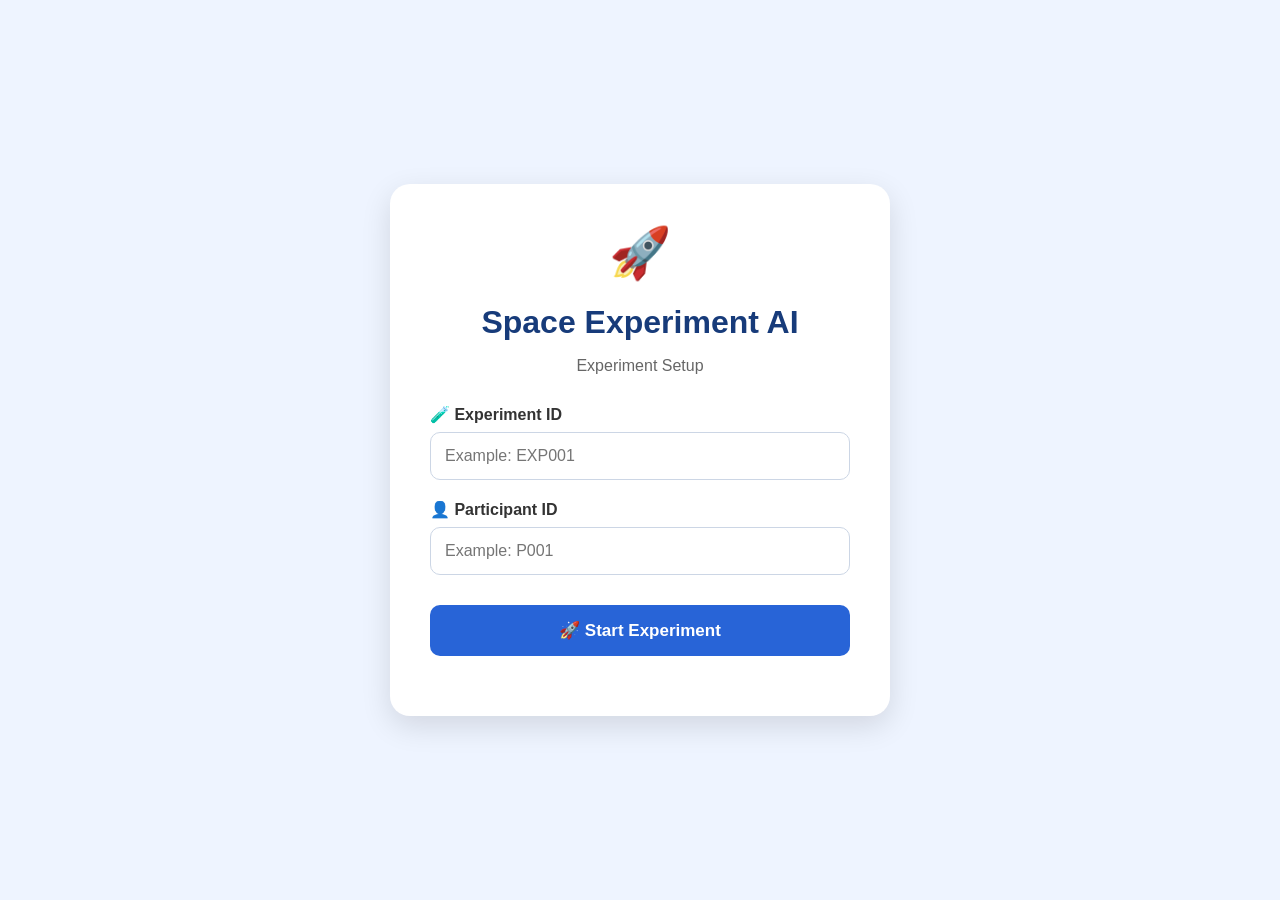
==== index.html @ f163f095 "Rename frontend/index.html to index.html" ====
<!DOCTYPE html>
<html>

<head>

    <title>Space Experiment AI - Setup</title>

    <link rel="stylesheet" href="style.css">

    <style>

        body {
            margin: 0;
            font-family: Arial, sans-serif;
            background: #eef4ff;
        }

        .setup-container {
            min-height: 100vh;
            display: flex;
            justify-content: center;
            align-items: center;
        }

        .setup-card {
            width: 420px;
            background: white;
            padding: 40px;
            border-radius: 20px;
            box-shadow: 0 10px 30px rgba(0,0,0,0.12);
        }

        .setup-logo {
            text-align: center;
            font-size: 50px;
            margin-bottom: 10px;
        }

        h1 {
            text-align: center;
            color: #173b7a;
            margin-bottom: 10px;
        }

        .subtitle {
            text-align: center;
            color: #666;
            margin-bottom: 30px;
        }

        label {
            display: block;
            font-weight: bold;
            margin-top: 20px;
            margin-bottom: 8px;
            color: #333;
        }

        input {
            width: 100%;
            box-sizing: border-box;
            padding: 14px;
            border: 1px solid #ccd6e5;
            border-radius: 10px;
            font-size: 16px;
            outline: none;
        }

        input:focus {
            border-color: #2864d7;
        }

        button {
            width: 100%;
            margin-top: 30px;
            padding: 15px;
            border: none;
            border-radius: 10px;
            background: #2864d7;
            color: white;
            font-size: 17px;
            font-weight: bold;
            cursor: pointer;
        }

        button:hover {
            background: #174fae;
        }

        #message {
            text-align: center;
            margin-top: 20px;
            font-weight: bold;
        }

        .success {
            color: #16803c;
        }

        .error {
            color: #c62828;
        }

    </style>

</head>


<body>


<div class="setup-container">


    <div class="setup-card">


        <div class="setup-logo">
            🚀
        </div>


        <h1>
            Space Experiment AI
        </h1>


        <p class="subtitle">
            Experiment Setup
        </p>


        <!-- EXPERIMENT ID -->

        <label for="experimentId">
            🧪 Experiment ID
        </label>

        <input
            type="text"
            id="experimentId"
            placeholder="Example: EXP001"
        >


        <!-- PARTICIPANT ID -->

        <label for="participantId">
            👤 Participant ID
        </label>

        <input
            type="text"
            id="participantId"
            placeholder="Example: P001"
        >


        <!-- START BUTTON -->

        <button onclick="startExperiment()">
            🚀 Start Experiment
        </button>


        <div id="message"></div>


    </div>

</div>



<script>


async function startExperiment() {


    const experimentId =
        document.getElementById(
            "experimentId"
        ).value.trim();


    const participantId =
        document.getElementById(
            "participantId"
        ).value.trim();


    const message =
        document.getElementById(
            "message"
        );


    /* ========================= */
    /* VALIDATION */
    /* ========================= */

    if (
        experimentId === "" ||
        participantId === ""
    ) {

        message.innerText =
            "⚠️ Please enter both Experiment ID and Participant ID.";

        message.className = "error";

        return;

    }


    try {


        /* ========================= */
        /* SEND SETUP TO BACKEND */
        /* ========================= */

        const response =
            await fetch(
                "http://127.0.0.1:8000/setup",
                {

                    method: "POST",

                    headers: {
                        "Content-Type":
                        "application/json"
                    },

                    body: JSON.stringify({

                        experiment_id:
                            experimentId,

                        participant_id:
                            participantId

                    })

                }
            );


        const data =
            await response.json();


        if (!response.ok) {

            throw new Error(
                "Setup failed"
            );

        }


        /* ========================= */
        /* SUCCESS MESSAGE */
        /* ========================= */

        message.innerText =
            "✅ Experiment setup completed!";

        message.className =
            "success";


        /* ========================= */
        /* OPEN DASHBOARD */
        /* ========================= */

        setTimeout(
            function() {

                window.location.href =
                    "dashboard.html";

            },
            800
        );


    }


    catch (error) {

        console.error(error);


        message.innerText =
            "❌ Cannot connect to backend. Please start FastAPI.";

        message.className =
            "error";

    }

}


</script>


</body>

</html>
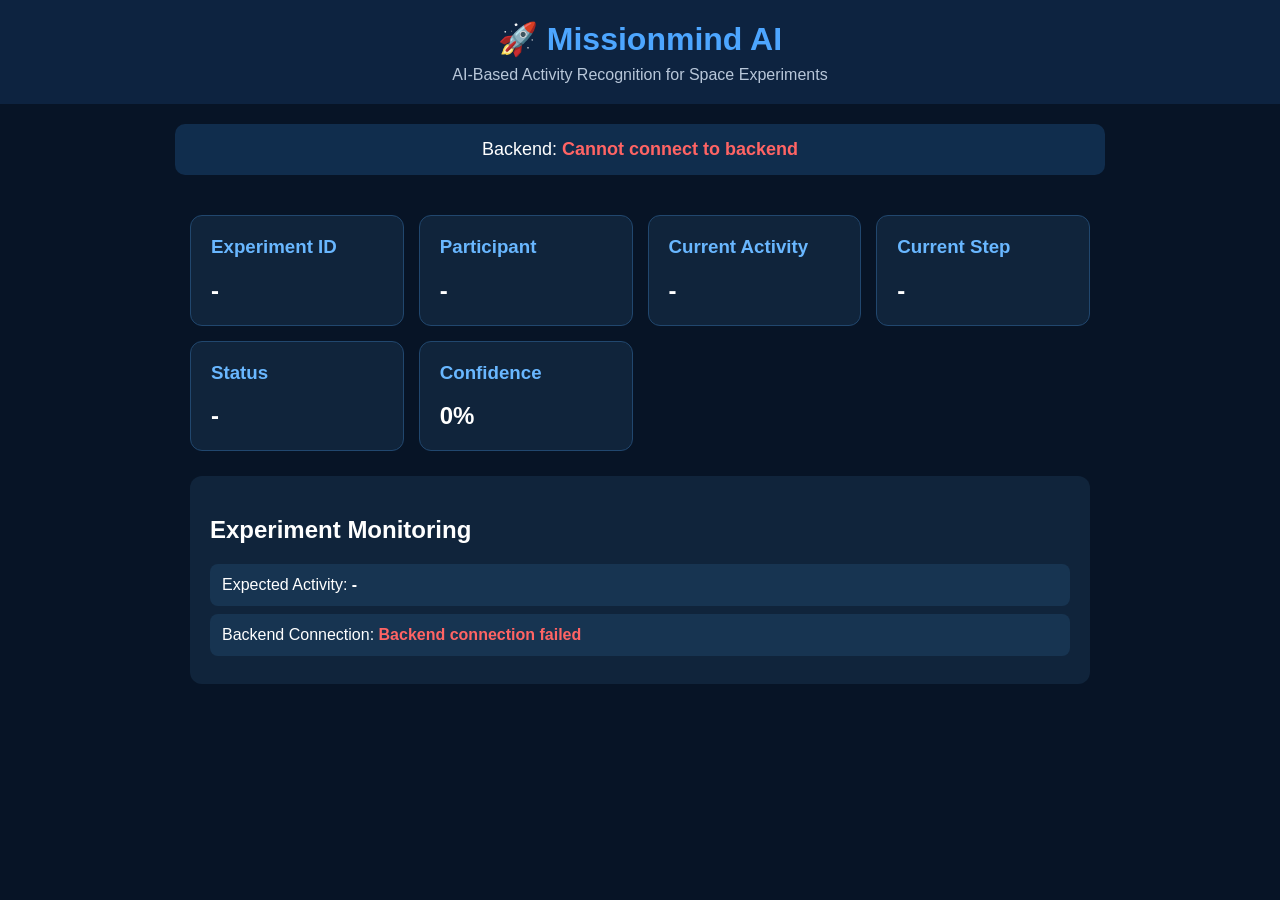
==== commit 896f429a: "Update index.html" ====
--- a/index.html
+++ b/index.html
@@ -1,314 +1,281 @@
 <!DOCTYPE html>
-<html>
-
+<html lang="en">
 <head>
-
-    <title>Space Experiment AI - Setup</title>
-
-    <link rel="stylesheet" href="style.css">
+    <meta charset="UTF-8">
+    <meta name="viewport" content="width=device-width, initial-scale=1.0">
+
+    <title>Missionmind AI - Space Experiment</title>
 
     <style>
-
         body {
             margin: 0;
             font-family: Arial, sans-serif;
-            background: #eef4ff;
-        }
-
-        .setup-container {
-            min-height: 100vh;
-            display: flex;
-            justify-content: center;
-            align-items: center;
-        }
-
-        .setup-card {
-            width: 420px;
-            background: white;
-            padding: 40px;
-            border-radius: 20px;
-            box-shadow: 0 10px 30px rgba(0,0,0,0.12);
-        }
-
-        .setup-logo {
+            background: #071426;
+            color: white;
+        }
+
+        header {
+            background: #0d2340;
+            padding: 20px;
             text-align: center;
-            font-size: 50px;
-            margin-bottom: 10px;
-        }
-
-        h1 {
+        }
+
+        header h1 {
+            margin: 0;
+            color: #4da6ff;
+        }
+
+        header p {
+            margin: 8px 0 0;
+            color: #b8c7d9;
+        }
+
+        .status {
+            margin: 20px auto;
+            max-width: 900px;
+            padding: 15px;
+            border-radius: 10px;
+            background: #102d4d;
             text-align: center;
-            color: #173b7a;
-            margin-bottom: 10px;
-        }
-
-        .subtitle {
-            text-align: center;
-            color: #666;
-            margin-bottom: 30px;
-        }
-
-        label {
-            display: block;
+            font-size: 18px;
+        }
+
+        .container {
+            max-width: 900px;
+            margin: auto;
+            padding: 20px;
+        }
+
+        .cards {
+            display: grid;
+            grid-template-columns: repeat(auto-fit, minmax(180px, 1fr));
+            gap: 15px;
+        }
+
+        .card {
+            background: #10243b;
+            padding: 20px;
+            border-radius: 12px;
+            border: 1px solid #21476e;
+        }
+
+        .card h3 {
+            margin-top: 0;
+            color: #69b7ff;
+        }
+
+        .value {
+            font-size: 24px;
             font-weight: bold;
-            margin-top: 20px;
-            margin-bottom: 8px;
-            color: #333;
-        }
-
-        input {
-            width: 100%;
-            box-sizing: border-box;
-            padding: 14px;
-            border: 1px solid #ccd6e5;
-            border-radius: 10px;
-            font-size: 16px;
-            outline: none;
-        }
-
-        input:focus {
-            border-color: #2864d7;
-        }
-
-        button {
-            width: 100%;
-            margin-top: 30px;
-            padding: 15px;
-            border: none;
-            border-radius: 10px;
-            background: #2864d7;
-            color: white;
-            font-size: 17px;
-            font-weight: bold;
-            cursor: pointer;
-        }
-
-        button:hover {
-            background: #174fae;
-        }
-
-        #message {
-            text-align: center;
-            margin-top: 20px;
-            font-weight: bold;
-        }
-
-        .success {
-            color: #16803c;
+        }
+
+        .steps {
+            margin-top: 25px;
+            background: #10243b;
+            padding: 20px;
+            border-radius: 12px;
+        }
+
+        .step {
+            padding: 12px;
+            margin: 8px 0;
+            background: #173451;
+            border-radius: 8px;
+        }
+
+        .connected {
+            color: #4dff88;
         }
 
         .error {
-            color: #c62828;
-        }
-
+            color: #ff6464;
+        }
     </style>
-
 </head>
 
-
 <body>
 
-
-<div class="setup-container">
-
-
-    <div class="setup-card">
-
-
-        <div class="setup-logo">
-            🚀
-        </div>
-
-
-        <h1>
-            Space Experiment AI
-        </h1>
-
-
-        <p class="subtitle">
-            Experiment Setup
-        </p>
-
-
-        <!-- EXPERIMENT ID -->
-
-        <label for="experimentId">
-            🧪 Experiment ID
-        </label>
-
-        <input
-            type="text"
-            id="experimentId"
-            placeholder="Example: EXP001"
-        >
-
-
-        <!-- PARTICIPANT ID -->
-
-        <label for="participantId">
-            👤 Participant ID
-        </label>
-
-        <input
-            type="text"
-            id="participantId"
-            placeholder="Example: P001"
-        >
-
-
-        <!-- START BUTTON -->
-
-        <button onclick="startExperiment()">
-            🚀 Start Experiment
-        </button>
-
-
-        <div id="message"></div>
-
+<header>
+    <h1>🚀 Missionmind AI</h1>
+    <p>AI-Based Activity Recognition for Space Experiments</p>
+</header>
+
+<div class="status">
+    Backend:
+    <strong id="connectionStatus">Connecting...</strong>
+</div>
+
+<div class="container">
+
+    <div class="cards">
+
+        <div class="card">
+            <h3>Experiment ID</h3>
+            <div class="value" id="experimentId">-</div>
+        </div>
+
+        <div class="card">
+            <h3>Participant</h3>
+            <div class="value" id="participantId">-</div>
+        </div>
+
+        <div class="card">
+            <h3>Current Activity</h3>
+            <div class="value" id="currentActivity">-</div>
+        </div>
+
+        <div class="card">
+            <h3>Current Step</h3>
+            <div class="value" id="currentStep">-</div>
+        </div>
+
+        <div class="card">
+            <h3>Status</h3>
+            <div class="value" id="status">-</div>
+        </div>
+
+        <div class="card">
+            <h3>Confidence</h3>
+            <div class="value" id="confidence">0%</div>
+        </div>
 
     </div>
 
+    <div class="steps">
+
+        <h2>Experiment Monitoring</h2>
+
+        <div class="step">
+            Expected Activity:
+            <strong id="expectedActivity">-</strong>
+        </div>
+
+        <div class="step">
+            Backend Connection:
+            <strong id="connectionDetails">Checking...</strong>
+        </div>
+
+    </div>
+
 </div>
 
-
-
 <script>
 
-
-async function startExperiment() {
-
-
-    const experimentId =
-        document.getElementById(
-            "experimentId"
-        ).value.trim();
-
-
-    const participantId =
-        document.getElementById(
-            "participantId"
-        ).value.trim();
-
-
-    const message =
-        document.getElementById(
-            "message"
-        );
-
-
-    /* ========================= */
-    /* VALIDATION */
-    /* ========================= */
-
-    if (
-        experimentId === "" ||
-        participantId === ""
-    ) {
-
-        message.innerText =
-            "⚠️ Please enter both Experiment ID and Participant ID.";
-
-        message.className = "error";
-
-        return;
-
-    }
-
+const API_URL = "https://space-experiment-ai.onrender.com";
+
+async function connectBackend() {
+
+    const connectionStatus =
+        document.getElementById("connectionStatus");
+
+    const connectionDetails =
+        document.getElementById("connectionDetails");
 
     try {
 
-
-        /* ========================= */
-        /* SEND SETUP TO BACKEND */
-        /* ========================= */
-
         const response =
-            await fetch(
-                "http://127.0.0.1:8000/setup",
-                {
-
-                    method: "POST",
-
-                    headers: {
-                        "Content-Type":
-                        "application/json"
-                    },
-
-                    body: JSON.stringify({
-
-                        experiment_id:
-                            experimentId,
-
-                        participant_id:
-                            participantId
-
-                    })
-
-                }
-            );
-
+            await fetch(API_URL + "/status");
+
+        if (!response.ok) {
+            throw new Error("Backend error");
+        }
 
         const data =
             await response.json();
 
+        connectionStatus.textContent =
+            "Connected successfully";
+
+        connectionStatus.className =
+            "connected";
+
+        connectionDetails.textContent =
+            data.status || "Backend connected successfully";
+
+        connectionDetails.className =
+            "connected";
+
+    } catch (error) {
+
+        console.error(error);
+
+        connectionStatus.textContent =
+            "Cannot connect to backend";
+
+        connectionStatus.className =
+            "error";
+
+        connectionDetails.textContent =
+            "Backend connection failed";
+
+        connectionDetails.className =
+            "error";
+    }
+}
+
+
+async function loadExperiment() {
+
+    try {
+
+        const response =
+            await fetch(API_URL + "/experiment");
 
         if (!response.ok) {
-
-            throw new Error(
-                "Setup failed"
-            );
-
-        }
-
-
-        /* ========================= */
-        /* SUCCESS MESSAGE */
-        /* ========================= */
-
-        message.innerText =
-            "✅ Experiment setup completed!";
-
-        message.className =
-            "success";
-
-
-        /* ========================= */
-        /* OPEN DASHBOARD */
-        /* ========================= */
-
-        setTimeout(
-            function() {
-
-                window.location.href =
-                    "dashboard.html";
-
-            },
-            800
+            throw new Error("Experiment API error");
+        }
+
+        const data =
+            await response.json();
+
+        document.getElementById("experimentId").textContent =
+            data.experiment_id || "EXP001";
+
+        document.getElementById("participantId").textContent =
+            data.participant_id || "P001";
+
+        document.getElementById("currentActivity").textContent =
+            data.current_activity || "-";
+
+        document.getElementById("currentStep").textContent =
+            (data.current_step || 1) +
+            "/" +
+            (data.total_steps || 5);
+
+        document.getElementById("status").textContent =
+            data.status || "WAITING";
+
+        document.getElementById("confidence").textContent =
+            ((data.confidence || 0) * 100).toFixed(1) + "%";
+
+        document.getElementById("expectedActivity").textContent =
+            data.expected_activity || "-";
+
+    } catch (error) {
+
+        console.error(
+            "Experiment loading error:",
+            error
         );
 
-
     }
-
-
-    catch (error) {
-
-        console.error(error);
-
-
-        message.innerText =
-            "❌ Cannot connect to backend. Please start FastAPI.";
-
-        message.className =
-            "error";
-
-    }
-
 }
 
 
+async function refreshDashboard() {
+
+    await connectBackend();
+
+    await loadExperiment();
+
+}
+
+
+refreshDashboard();
+
+setInterval(refreshDashboard, 3000);
+
 </script>
 
-
 </body>
-
 </html>
